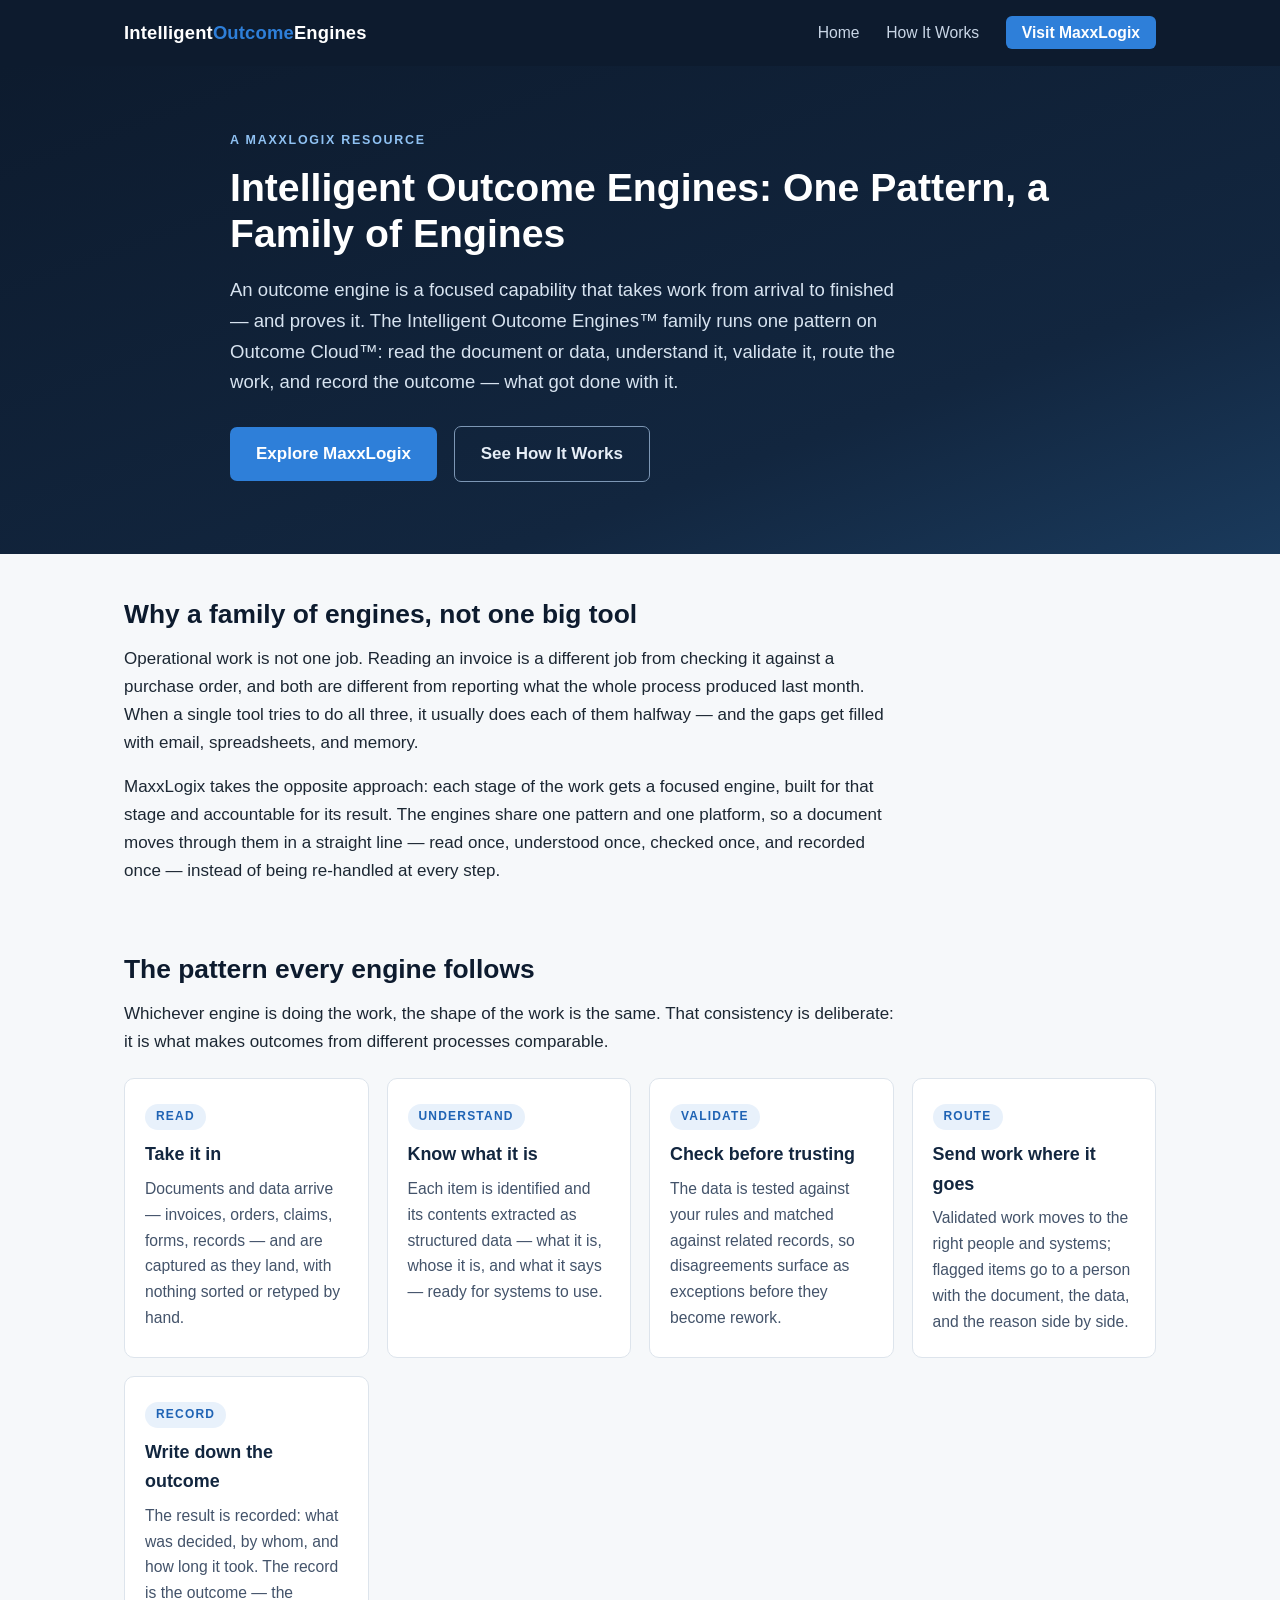
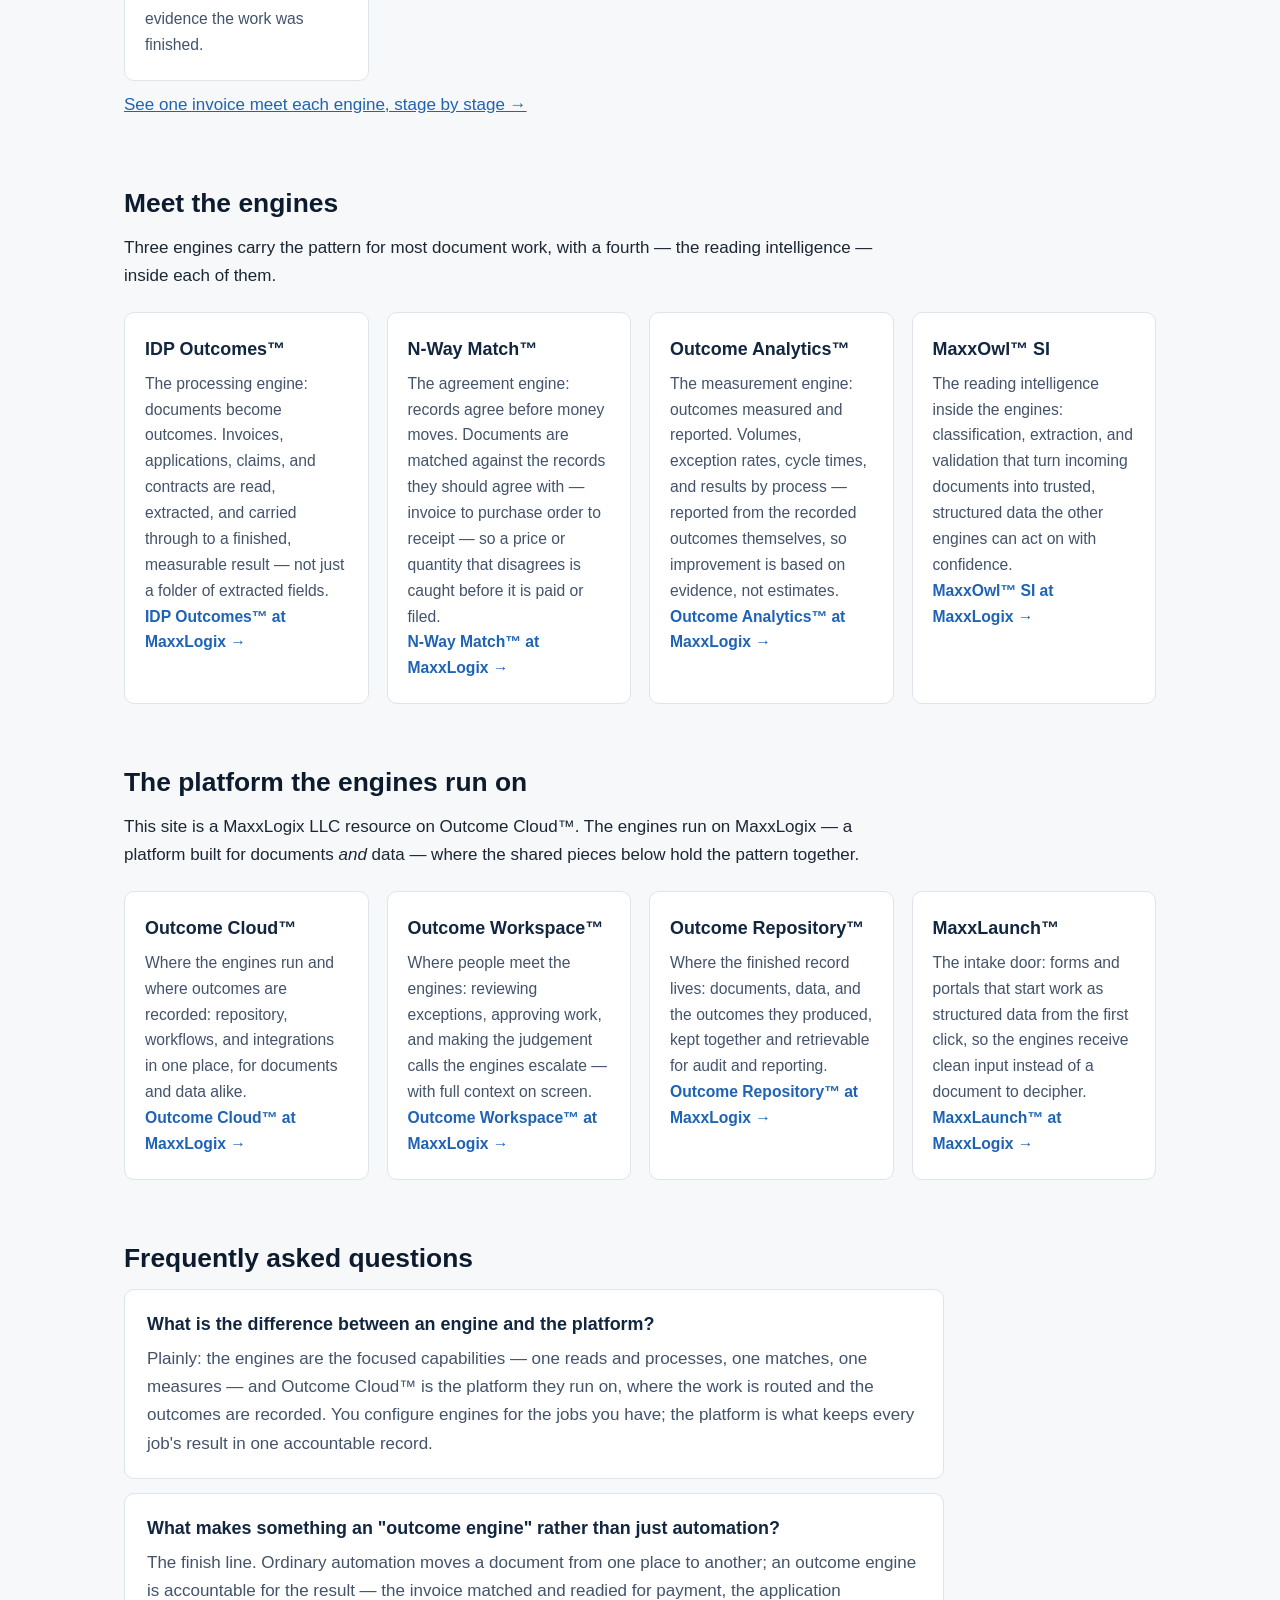
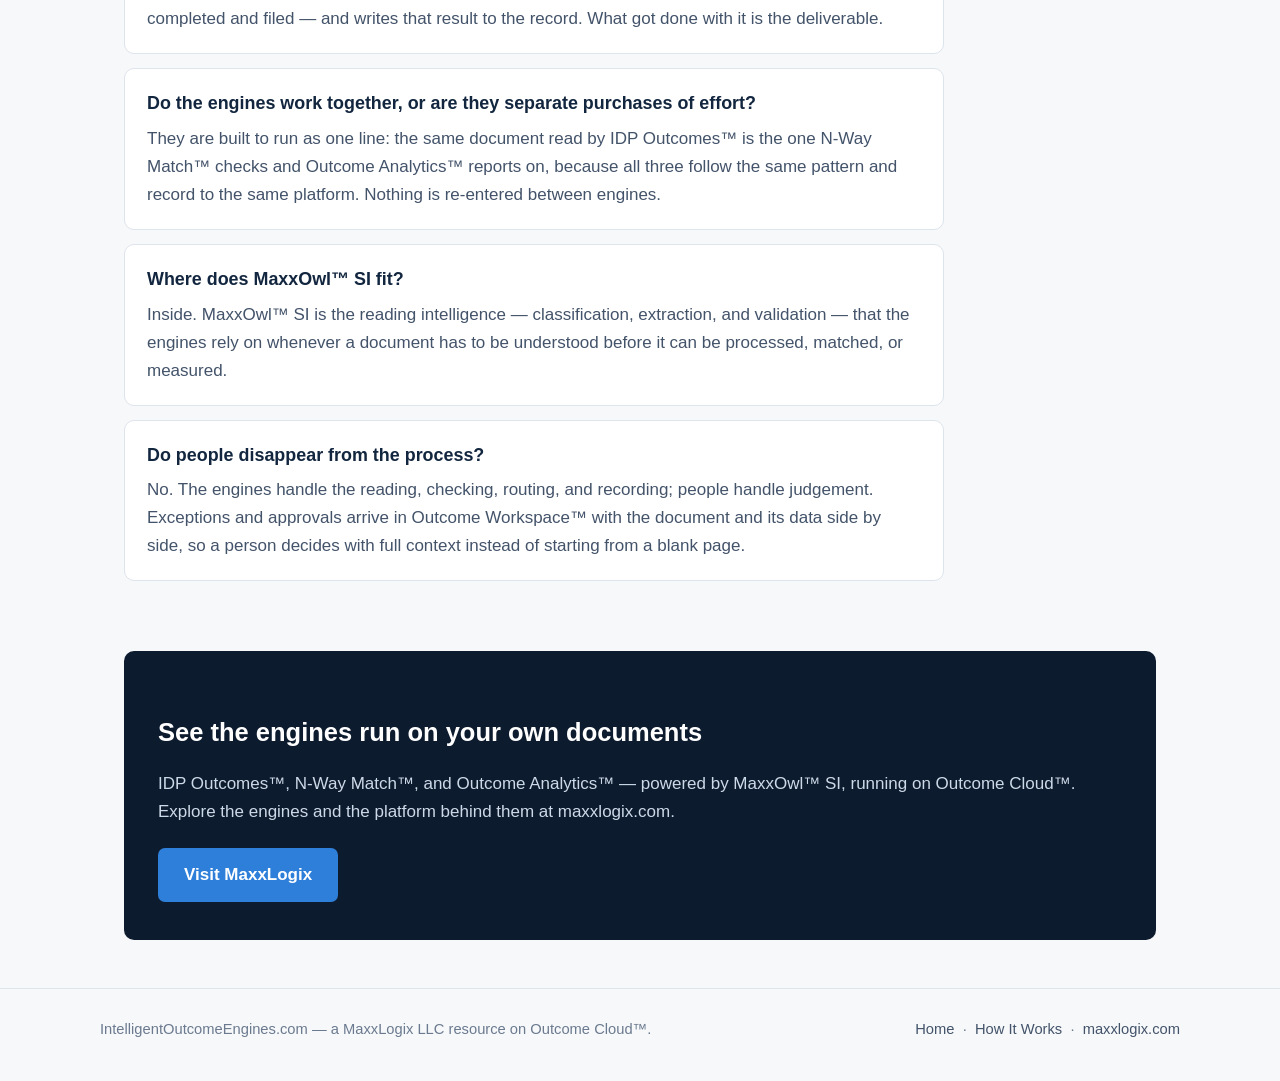
==== index.html @ 3e5e5285 "Add files via upload" ====
<!DOCTYPE html>
<html lang="en">
<head>
<meta charset="UTF-8">
<meta name="viewport" content="width=device-width, initial-scale=1.0">
<title>Intelligent Outcome Engines: Focused Engines for Documents and Data | Intelligent Outcome Engines</title>
<meta name="description" content="Intelligent Outcome Engines are the focused capabilities on Outcome Cloud — IDP Outcomes, N-Way Match, and Outcome Analytics, powered by MaxxOwl SI — that read, validate, and record what got done.">
<link rel="canonical" href="https://intelligentoutcomeengines.com/">
<meta property="og:type" content="website">
<meta property="og:site_name" content="Intelligent Outcome Engines">
<meta property="og:title" content="Intelligent Outcome Engines: Focused Engines for Documents and Data">
<meta property="og:description" content="One pattern — read, understand, validate, route, record — delivered as a family of engines on Outcome Cloud. Meet IDP Outcomes, N-Way Match, and Outcome Analytics.">
<meta property="og:url" content="https://intelligentoutcomeengines.com/">
<meta name="twitter:card" content="summary">
<link rel="stylesheet" href="style.css">
</head>
<body>

<header class="site-header">
  <div class="header-inner">
    <a class="wordmark" href="index.html">Intelligent<span>Outcome</span>Engines</a>
    <nav class="main-nav">
      <a href="index.html">Home</a>
      <a href="how-it-works.html">How It Works</a>
      <a class="nav-cta" href="https://maxxlogix.com">Visit MaxxLogix</a>
    </nav>
  </div>
</header>

<div class="hero">
  <div class="hero-inner">
    <p class="eyebrow">A MaxxLogix Resource</p>
    <h1>Intelligent Outcome Engines: One Pattern, a Family of Engines</h1>
    <p class="lede">An outcome engine is a focused capability that takes work from arrival to finished — and proves it. The Intelligent Outcome Engines&trade; family runs one pattern on Outcome Cloud&trade;: read the document or data, understand it, validate it, route the work, and record the outcome — what got done with it.</p>
    <a class="btn" href="https://maxxlogix.com">Explore MaxxLogix</a>
    <a class="btn ghost" href="how-it-works.html">See How It Works</a>
  </div>
</div>

<main>

  <section>
    <h2>Why a family of engines, not one big tool</h2>
    <p>Operational work is not one job. Reading an invoice is a different job from checking it against a purchase order, and both are different from reporting what the whole process produced last month. When a single tool tries to do all three, it usually does each of them halfway — and the gaps get filled with email, spreadsheets, and memory.</p>
    <p>MaxxLogix takes the opposite approach: each stage of the work gets a focused engine, built for that stage and accountable for its result. The engines share one pattern and one platform, so a document moves through them in a straight line — read once, understood once, checked once, and recorded once — instead of being re-handled at every step.</p>
  </section>

  <section>
    <h2>The pattern every engine follows</h2>
    <p>Whichever engine is doing the work, the shape of the work is the same. That consistency is deliberate: it is what makes outcomes from different processes comparable.</p>
    <div class="grid">
      <div class="card">
        <span class="step">Read</span>
        <h3>Take it in</h3>
        <p>Documents and data arrive — invoices, orders, claims, forms, records — and are captured as they land, with nothing sorted or retyped by hand.</p>
      </div>
      <div class="card">
        <span class="step">Understand</span>
        <h3>Know what it is</h3>
        <p>Each item is identified and its contents extracted as structured data — what it is, whose it is, and what it says — ready for systems to use.</p>
      </div>
      <div class="card">
        <span class="step">Validate</span>
        <h3>Check before trusting</h3>
        <p>The data is tested against your rules and matched against related records, so disagreements surface as exceptions before they become rework.</p>
      </div>
      <div class="card">
        <span class="step">Route</span>
        <h3>Send work where it goes</h3>
        <p>Validated work moves to the right people and systems; flagged items go to a person with the document, the data, and the reason side by side.</p>
      </div>
      <div class="card">
        <span class="step">Record</span>
        <h3>Write down the outcome</h3>
        <p>The result is recorded: what was decided, by whom, and how long it took. The record is the outcome — the evidence the work was finished.</p>
      </div>
    </div>
    <p><a href="how-it-works.html">See one invoice meet each engine, stage by stage &rarr;</a></p>
  </section>

  <section>
    <h2>Meet the engines</h2>
    <p>Three engines carry the pattern for most document work, with a fourth — the reading intelligence — inside each of them.</p>
    <div class="grid">
      <div class="card">
        <h3>IDP Outcomes&trade;</h3>
        <p>The processing engine: documents become outcomes. Invoices, applications, claims, and contracts are read, extracted, and carried through to a finished, measurable result — not just a folder of extracted fields.</p>
        <p><a href="https://maxxlogix.com/idp-outcomes/">IDP Outcomes&trade; at MaxxLogix &rarr;</a></p>
      </div>
      <div class="card">
        <h3>N-Way Match&trade;</h3>
        <p>The agreement engine: records agree before money moves. Documents are matched against the records they should agree with — invoice to purchase order to receipt — so a price or quantity that disagrees is caught before it is paid or filed.</p>
        <p><a href="https://maxxlogix.com/outcome-match/">N-Way Match&trade; at MaxxLogix &rarr;</a></p>
      </div>
      <div class="card">
        <h3>Outcome Analytics&trade;</h3>
        <p>The measurement engine: outcomes measured and reported. Volumes, exception rates, cycle times, and results by process — reported from the recorded outcomes themselves, so improvement is based on evidence, not estimates.</p>
        <p><a href="https://maxxlogix.com/outcome-analytics/">Outcome Analytics&trade; at MaxxLogix &rarr;</a></p>
      </div>
      <div class="card">
        <h3>MaxxOwl&trade; SI</h3>
        <p>The reading intelligence inside the engines: classification, extraction, and validation that turn incoming documents into trusted, structured data the other engines can act on with confidence.</p>
        <p><a href="https://maxxlogix.com/maxxowl-si/">MaxxOwl&trade; SI at MaxxLogix &rarr;</a></p>
      </div>
    </div>
  </section>

  <section>
    <h2>The platform the engines run on</h2>
    <p class="narrow">This site is a MaxxLogix LLC resource on Outcome Cloud&trade;. The engines run on MaxxLogix — a platform built for documents <em>and</em> data — where the shared pieces below hold the pattern together.</p>
    <div class="grid">
      <div class="card">
        <h3>Outcome Cloud&trade;</h3>
        <p>Where the engines run and where outcomes are recorded: repository, workflows, and integrations in one place, for documents and data alike.</p>
        <p><a href="https://maxxlogix.com/outcome-cloud/">Outcome Cloud&trade; at MaxxLogix &rarr;</a></p>
      </div>
      <div class="card">
        <h3>Outcome Workspace&trade;</h3>
        <p>Where people meet the engines: reviewing exceptions, approving work, and making the judgement calls the engines escalate — with full context on screen.</p>
        <p><a href="https://maxxlogix.com/outcome-workspace/">Outcome Workspace&trade; at MaxxLogix &rarr;</a></p>
      </div>
      <div class="card">
        <h3>Outcome Repository&trade;</h3>
        <p>Where the finished record lives: documents, data, and the outcomes they produced, kept together and retrievable for audit and reporting.</p>
        <p><a href="https://maxxlogix.com/outcome-repository/">Outcome Repository&trade; at MaxxLogix &rarr;</a></p>
      </div>
      <div class="card">
        <h3>MaxxLaunch&trade;</h3>
        <p>The intake door: forms and portals that start work as structured data from the first click, so the engines receive clean input instead of a document to decipher.</p>
        <p><a href="https://maxxlogix.com/maxxlaunch/">MaxxLaunch&trade; at MaxxLogix &rarr;</a></p>
      </div>
    </div>
  </section>

  <section>
    <h2>Frequently asked questions</h2>

    <div class="faq-item">
      <h3>What is the difference between an engine and the platform?</h3>
      <p>Plainly: the engines are the focused capabilities — one reads and processes, one matches, one measures — and Outcome Cloud&trade; is the platform they run on, where the work is routed and the outcomes are recorded. You configure engines for the jobs you have; the platform is what keeps every job's result in one accountable record.</p>
    </div>

    <div class="faq-item">
      <h3>What makes something an "outcome engine" rather than just automation?</h3>
      <p>The finish line. Ordinary automation moves a document from one place to another; an outcome engine is accountable for the result — the invoice matched and readied for payment, the application completed and filed — and writes that result to the record. What got done with it is the deliverable.</p>
    </div>

    <div class="faq-item">
      <h3>Do the engines work together, or are they separate purchases of effort?</h3>
      <p>They are built to run as one line: the same document read by IDP Outcomes&trade; is the one N-Way Match&trade; checks and Outcome Analytics&trade; reports on, because all three follow the same pattern and record to the same platform. Nothing is re-entered between engines.</p>
    </div>

    <div class="faq-item">
      <h3>Where does MaxxOwl&trade; SI fit?</h3>
      <p>Inside. MaxxOwl&trade; SI is the reading intelligence — classification, extraction, and validation — that the engines rely on whenever a document has to be understood before it can be processed, matched, or measured.</p>
    </div>

    <div class="faq-item">
      <h3>Do people disappear from the process?</h3>
      <p>No. The engines handle the reading, checking, routing, and recording; people handle judgement. Exceptions and approvals arrive in Outcome Workspace&trade; with the document and its data side by side, so a person decides with full context instead of starting from a blank page.</p>
    </div>
  </section>

  <div class="cta-band">
    <h2>See the engines run on your own documents</h2>
    <p>IDP Outcomes&trade;, N-Way Match&trade;, and Outcome Analytics&trade; — powered by MaxxOwl&trade; SI, running on Outcome Cloud&trade;. Explore the engines and the platform behind them at maxxlogix.com.</p>
    <a class="btn" href="https://maxxlogix.com">Visit MaxxLogix</a>
  </div>

</main>

<footer class="site-footer">
  <div class="footer-inner">
    <span>IntelligentOutcomeEngines.com — a MaxxLogix LLC resource on Outcome Cloud&trade;.</span>
    <span><a href="index.html">Home</a> &nbsp;·&nbsp; <a href="how-it-works.html">How It Works</a> &nbsp;·&nbsp; <a href="https://maxxlogix.com">maxxlogix.com</a></span>
  </div>
</footer>

</body>
</html>
---- style.css ----
/* Intelligent Outcome Engines — microsite styles
   Palette: deep navy / slate with a single steel-blue accent.
   No external assets. System font stack only. */

:root {
  --navy: #0d1b2e;
  --navy-2: #12263f;
  --slate: #43536a;
  --slate-light: #6b7a8f;
  --ink: #1c2733;
  --bg: #f6f8fa;
  --card: #ffffff;
  --line: #dde4ec;
  --accent: #2e7fd9;
  --accent-dark: #1f63b4;
  --radius: 10px;
}

* { box-sizing: border-box; }

html { scroll-behavior: smooth; }

body {
  margin: 0;
  font-family: -apple-system, BlinkMacSystemFont, "Segoe UI", Roboto,
    "Helvetica Neue", Arial, sans-serif;
  color: var(--ink);
  background: var(--bg);
  line-height: 1.65;
  font-size: 17px;
}

a { color: var(--accent-dark); }
a:hover { color: var(--accent); }

/* ---------- Header ---------- */
.site-header {
  background: var(--navy);
  color: #fff;
}
.header-inner {
  max-width: 1080px;
  margin: 0 auto;
  padding: 18px 24px;
  display: flex;
  flex-wrap: wrap;
  align-items: center;
  justify-content: space-between;
  gap: 12px;
}
.wordmark {
  color: #fff;
  text-decoration: none;
  font-weight: 700;
  font-size: 1.15rem;
  letter-spacing: 0.01em;
}
.wordmark span { color: var(--accent); }
.main-nav a {
  color: #c9d6e6;
  text-decoration: none;
  margin-left: 22px;
  font-size: 0.98rem;
}
.main-nav a:hover { color: #fff; }
.main-nav a.nav-cta {
  background: var(--accent);
  color: #fff;
  padding: 8px 16px;
  border-radius: 6px;
  font-weight: 600;
}
.main-nav a.nav-cta:hover { background: var(--accent-dark); }

/* ---------- Hero ---------- */
.hero {
  background: linear-gradient(160deg, var(--navy) 0%, var(--navy-2) 70%, #1a3a5c 100%);
  color: #fff;
  padding: 64px 24px 72px;
}
.hero-inner { max-width: 820px; margin: 0 auto; }
.hero .eyebrow {
  text-transform: uppercase;
  letter-spacing: 0.14em;
  font-size: 0.78rem;
  font-weight: 700;
  color: #8fc1f2;
  margin: 0 0 14px;
}
.hero h1 {
  font-size: 2.45rem;
  line-height: 1.18;
  margin: 0 0 18px;
  font-weight: 750;
}
.hero p.lede {
  font-size: 1.16rem;
  color: #d7e3f0;
  margin: 0 0 28px;
  max-width: 680px;
}
.btn {
  display: inline-block;
  background: var(--accent);
  color: #fff;
  text-decoration: none;
  font-weight: 600;
  padding: 13px 26px;
  border-radius: 7px;
  margin-right: 12px;
}
.btn:hover { background: var(--accent-dark); color: #fff; }
.btn.ghost {
  background: transparent;
  border: 1px solid #7d97b5;
  color: #e6eef7;
}
.btn.ghost:hover { border-color: #fff; color: #fff; }

/* ---------- Layout ---------- */
main { max-width: 1080px; margin: 0 auto; padding: 0 24px; }
section { padding: 44px 0 8px; }
section h2 {
  font-size: 1.65rem;
  line-height: 1.25;
  color: var(--navy);
  margin: 0 0 14px;
}
section h3 { color: var(--navy-2); margin: 0 0 8px; font-size: 1.12rem; }
section p { max-width: 780px; margin: 0 0 16px; }
.narrow { max-width: 780px; }

/* ---------- Stage / card grids ---------- */
.grid {
  display: grid;
  grid-template-columns: repeat(auto-fit, minmax(230px, 1fr));
  gap: 18px;
  margin: 22px 0 10px;
}
.card {
  background: var(--card);
  border: 1px solid var(--line);
  border-radius: var(--radius);
  padding: 22px 20px;
}
.card .step {
  display: inline-block;
  font-size: 0.75rem;
  font-weight: 700;
  letter-spacing: 0.1em;
  text-transform: uppercase;
  color: var(--accent-dark);
  background: #e8f1fb;
  border-radius: 20px;
  padding: 3px 11px;
  margin-bottom: 10px;
}
.card p { margin: 0; font-size: 0.98rem; color: var(--slate); }
.card h3 { margin-bottom: 6px; }
.card a { font-weight: 600; text-decoration: none; }
.card a:hover { text-decoration: underline; }

/* ---------- Deep-dive stage list (how it works) ---------- */
.stage-list { max-width: 820px; }
.stage-block {
  background: var(--card);
  border: 1px solid var(--line);
  border-left: 4px solid var(--accent);
  border-radius: var(--radius);
  padding: 22px 24px;
  margin-bottom: 16px;
}
.stage-block p { margin: 0 0 10px; }
.stage-block p:last-child { margin-bottom: 0; }

/* ---------- FAQ ---------- */
.faq-item {
  background: var(--card);
  border: 1px solid var(--line);
  border-radius: var(--radius);
  padding: 20px 22px;
  margin-bottom: 14px;
  max-width: 820px;
}
.faq-item h3 { margin-bottom: 6px; }
.faq-item p { margin: 0; color: var(--slate); }

/* ---------- CTA band ---------- */
.cta-band {
  background: var(--navy);
  color: #fff;
  border-radius: var(--radius);
  padding: 38px 34px;
  margin: 48px 0;
  text-align: left;
}
.cta-band h2 { color: #fff; margin-bottom: 10px; }
.cta-band p { color: #ccd9e8; margin-bottom: 22px; }

/* ---------- Footer ---------- */
.site-footer {
  border-top: 1px solid var(--line);
  margin-top: 24px;
  padding: 28px 24px 40px;
  color: var(--slate-light);
  font-size: 0.92rem;
}
.footer-inner {
  max-width: 1080px;
  margin: 0 auto;
  display: flex;
  flex-wrap: wrap;
  gap: 10px 28px;
  justify-content: space-between;
}
.site-footer a { color: var(--slate); text-decoration: none; }
.site-footer a:hover { text-decoration: underline; }

/* ---------- Breadcrumb (subpage) ---------- */
.crumb { padding: 22px 0 0; font-size: 0.92rem; color: var(--slate-light); }
.crumb a { text-decoration: none; }
.crumb a:hover { text-decoration: underline; }
.page-head { padding-top: 18px; }
.page-head h1 { font-size: 2.05rem; color: var(--navy); line-height: 1.22; margin: 0 0 12px; }
.page-head p.lede { font-size: 1.1rem; color: var(--slate); max-width: 760px; }

/* ---------- Responsive ---------- */
@media (max-width: 640px) {
  body { font-size: 16px; }
  .hero { padding: 44px 20px 52px; }
  .hero h1 { font-size: 1.85rem; }
  .page-head h1 { font-size: 1.6rem; }
  section h2 { font-size: 1.4rem; }
  .main-nav a { margin-left: 14px; }
  .btn { display: block; text-align: center; margin: 0 0 10px; }
  .cta-band { padding: 28px 22px; }
}
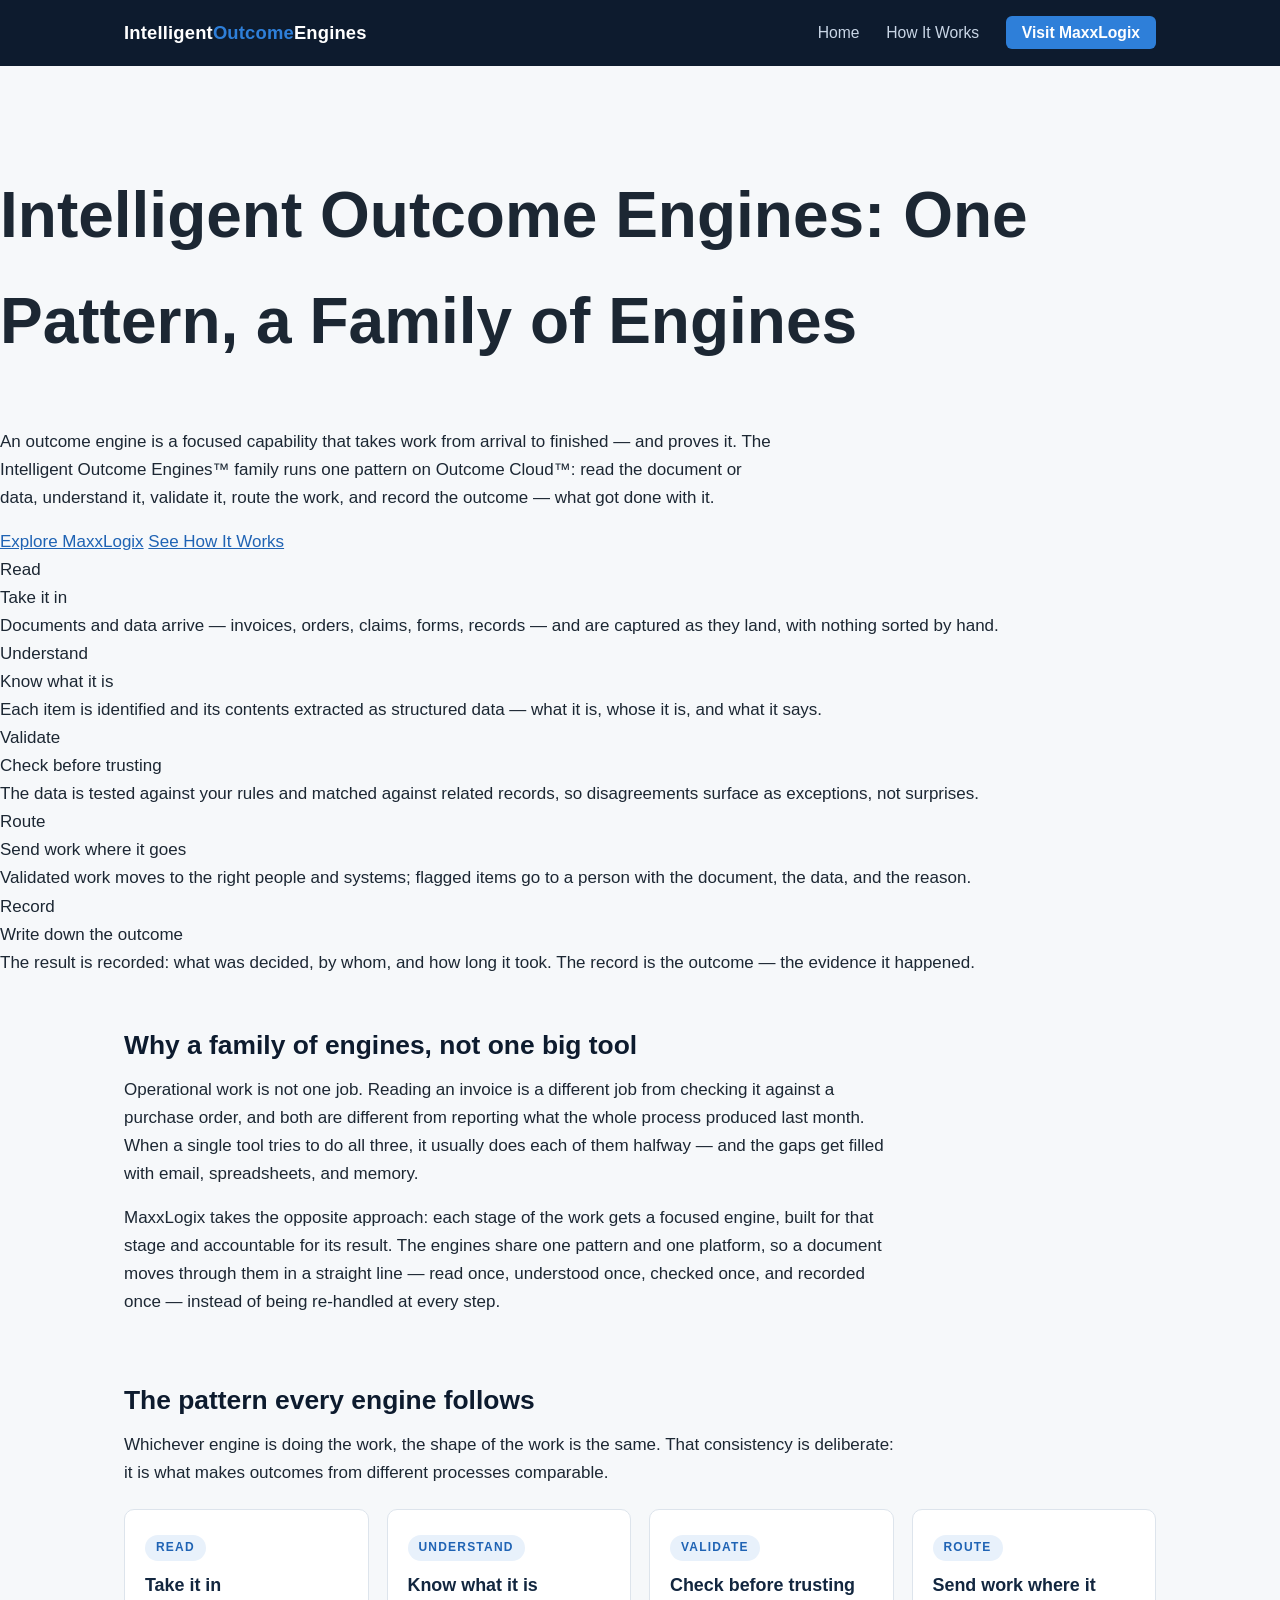
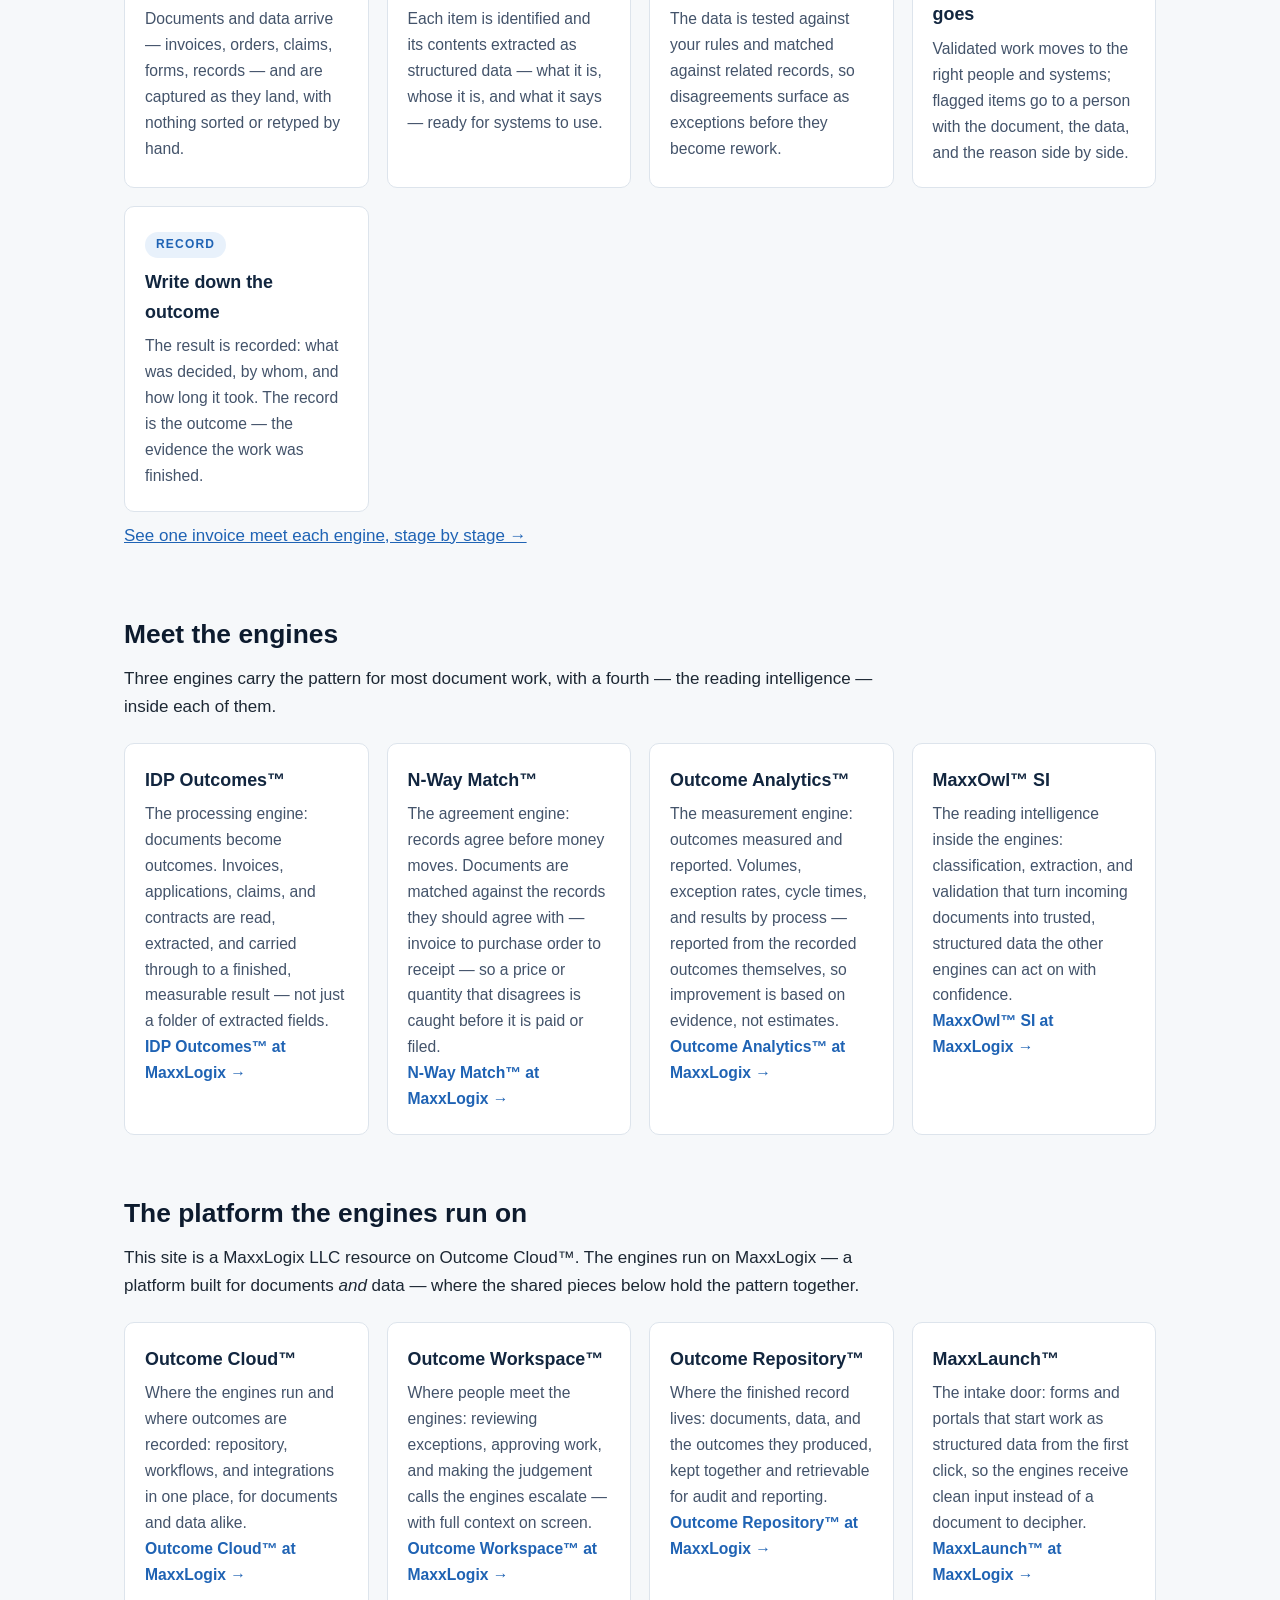
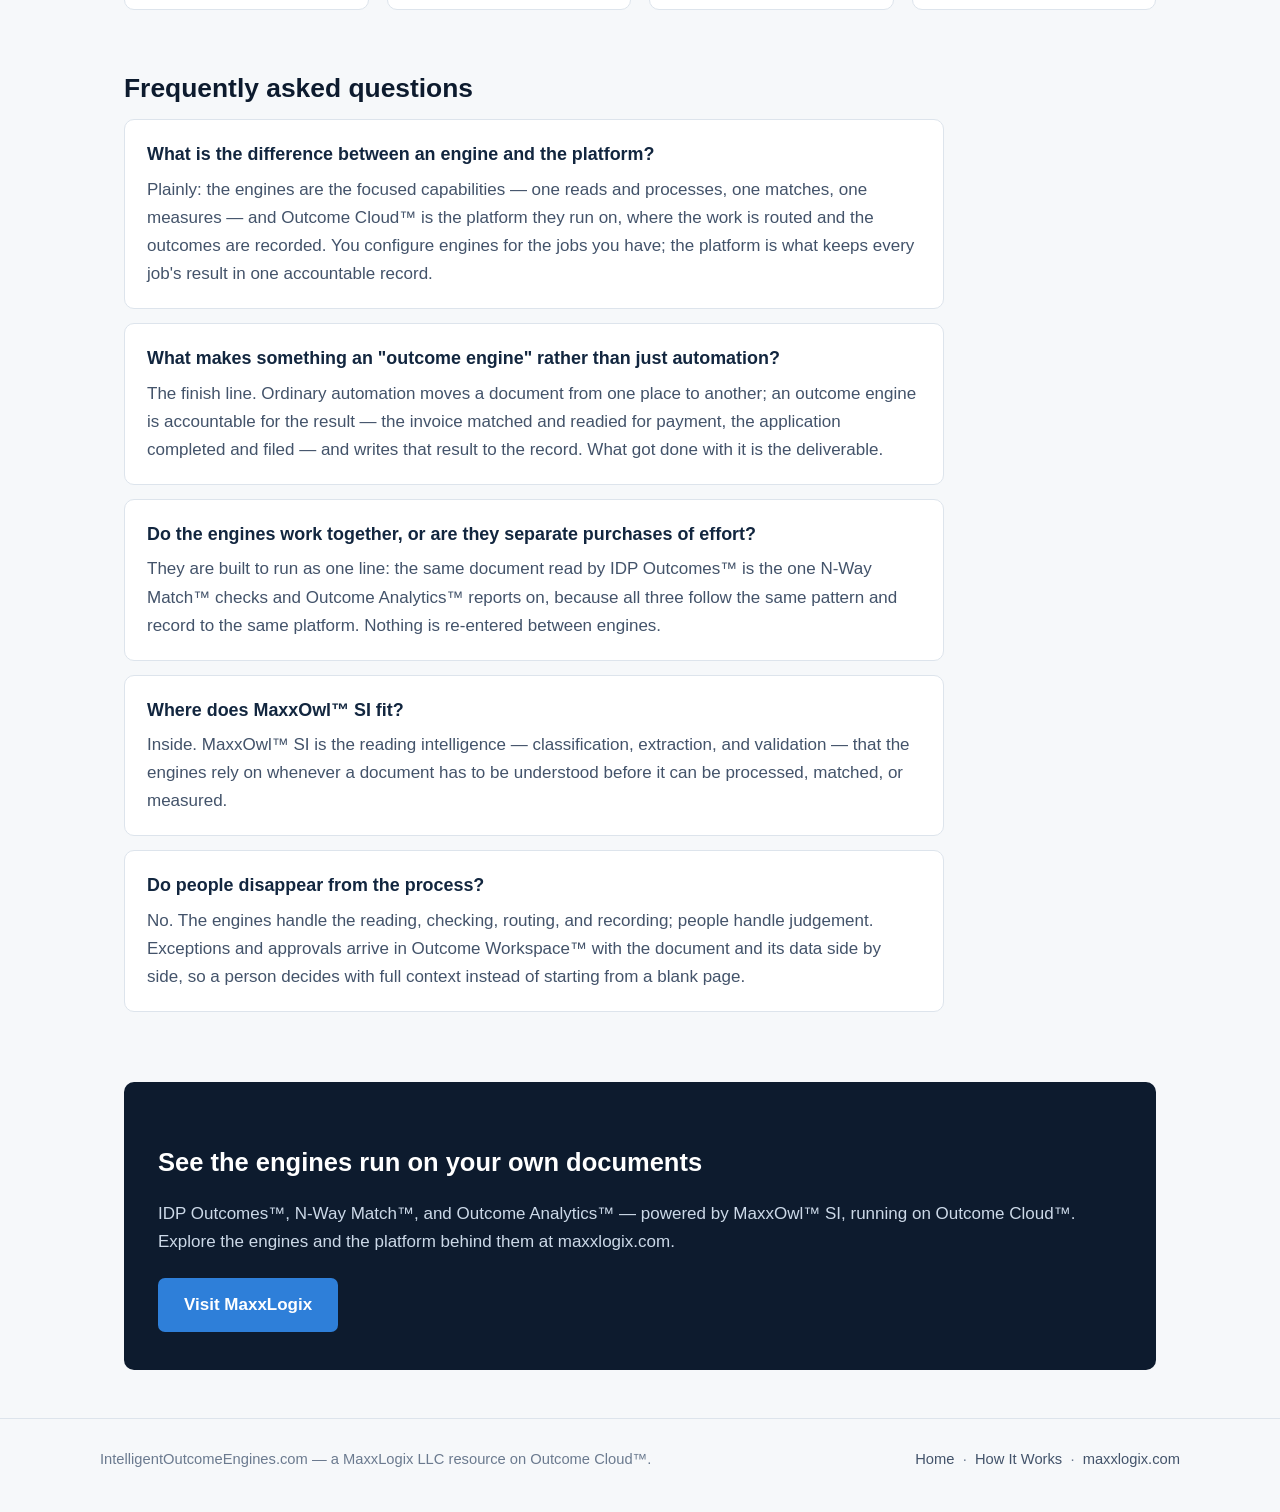
==== commit 1db0c78a: "Hero refresh: bold hero redesign (approved 2026-11-17)" ====
--- a/index.html
+++ b/index.html
@@ -27,15 +27,27 @@
   </div>
 </header>
 
-<div class="hero">
-  <div class="hero-inner">
-    <p class="eyebrow">A MaxxLogix Resource</p>
-    <h1>Intelligent Outcome Engines: One Pattern, a Family of Engines</h1>
-    <p class="lede">An outcome engine is a focused capability that takes work from arrival to finished — and proves it. The Intelligent Outcome Engines&trade; family runs one pattern on Outcome Cloud&trade;: read the document or data, understand it, validate it, route the work, and record the outcome — what got done with it.</p>
-    <a class="btn" href="https://maxxlogix.com">Explore MaxxLogix</a>
-    <a class="btn ghost" href="how-it-works.html">See How It Works</a>
+<section class="bh">
+  <div class="bh-wrap">
+    <div class="bh-grid">
+      <div>
+        <h1 class="bh-h1" style="font-size:64px">Intelligent <span class="bh-a">Outcome Engines</span>: One Pattern, a Family of Engines</h1>
+        <p class="bh-lede">An outcome engine is a focused capability that takes work from arrival to finished — and proves it. The Intelligent Outcome Engines&trade; family runs one pattern on Outcome Cloud&trade;: read the document or data, understand it, validate it, route the work, and record the outcome — what got done with it.</p>
+        <div class="bh-actions">
+          <a class="bh-btn" href="https://maxxlogix.com">Explore MaxxLogix</a>
+          <a class="bh-link2" href="how-it-works.html">See How It Works</a>
+        </div>
+      </div>
+      <div class="bh-path" aria-label="The path, end to end">
+        <div class="bh-stage bh-s1"><div class="bh-n">Read</div><div class="bh-t">Take it in</div><div class="bh-d">Documents and data arrive — invoices, orders, claims, forms, records — and are captured as they land, with nothing sorted by hand.</div></div>
+        <div class="bh-stage bh-s2"><div class="bh-n">Understand</div><div class="bh-t">Know what it is</div><div class="bh-d">Each item is identified and its contents extracted as structured data — what it is, whose it is, and what it says.</div></div>
+        <div class="bh-stage bh-s3"><div class="bh-n">Validate</div><div class="bh-t">Check before trusting</div><div class="bh-d">The data is tested against your rules and matched against related records, so disagreements surface as exceptions, not surprises.</div></div>
+        <div class="bh-stage bh-s4"><div class="bh-n">Route</div><div class="bh-t">Send work where it goes</div><div class="bh-d">Validated work moves to the right people and systems; flagged items go to a person with the document, the data, and the reason.</div></div>
+        <div class="bh-stage bh-s5"><div class="bh-n">Record</div><div class="bh-t">Write down the outcome</div><div class="bh-d">The result is recorded: what was decided, by whom, and how long it took. The record is the outcome — the evidence it happened.</div></div>
+      </div>
+    </div>
   </div>
-</div>
+</section>
 
 <main>
 
